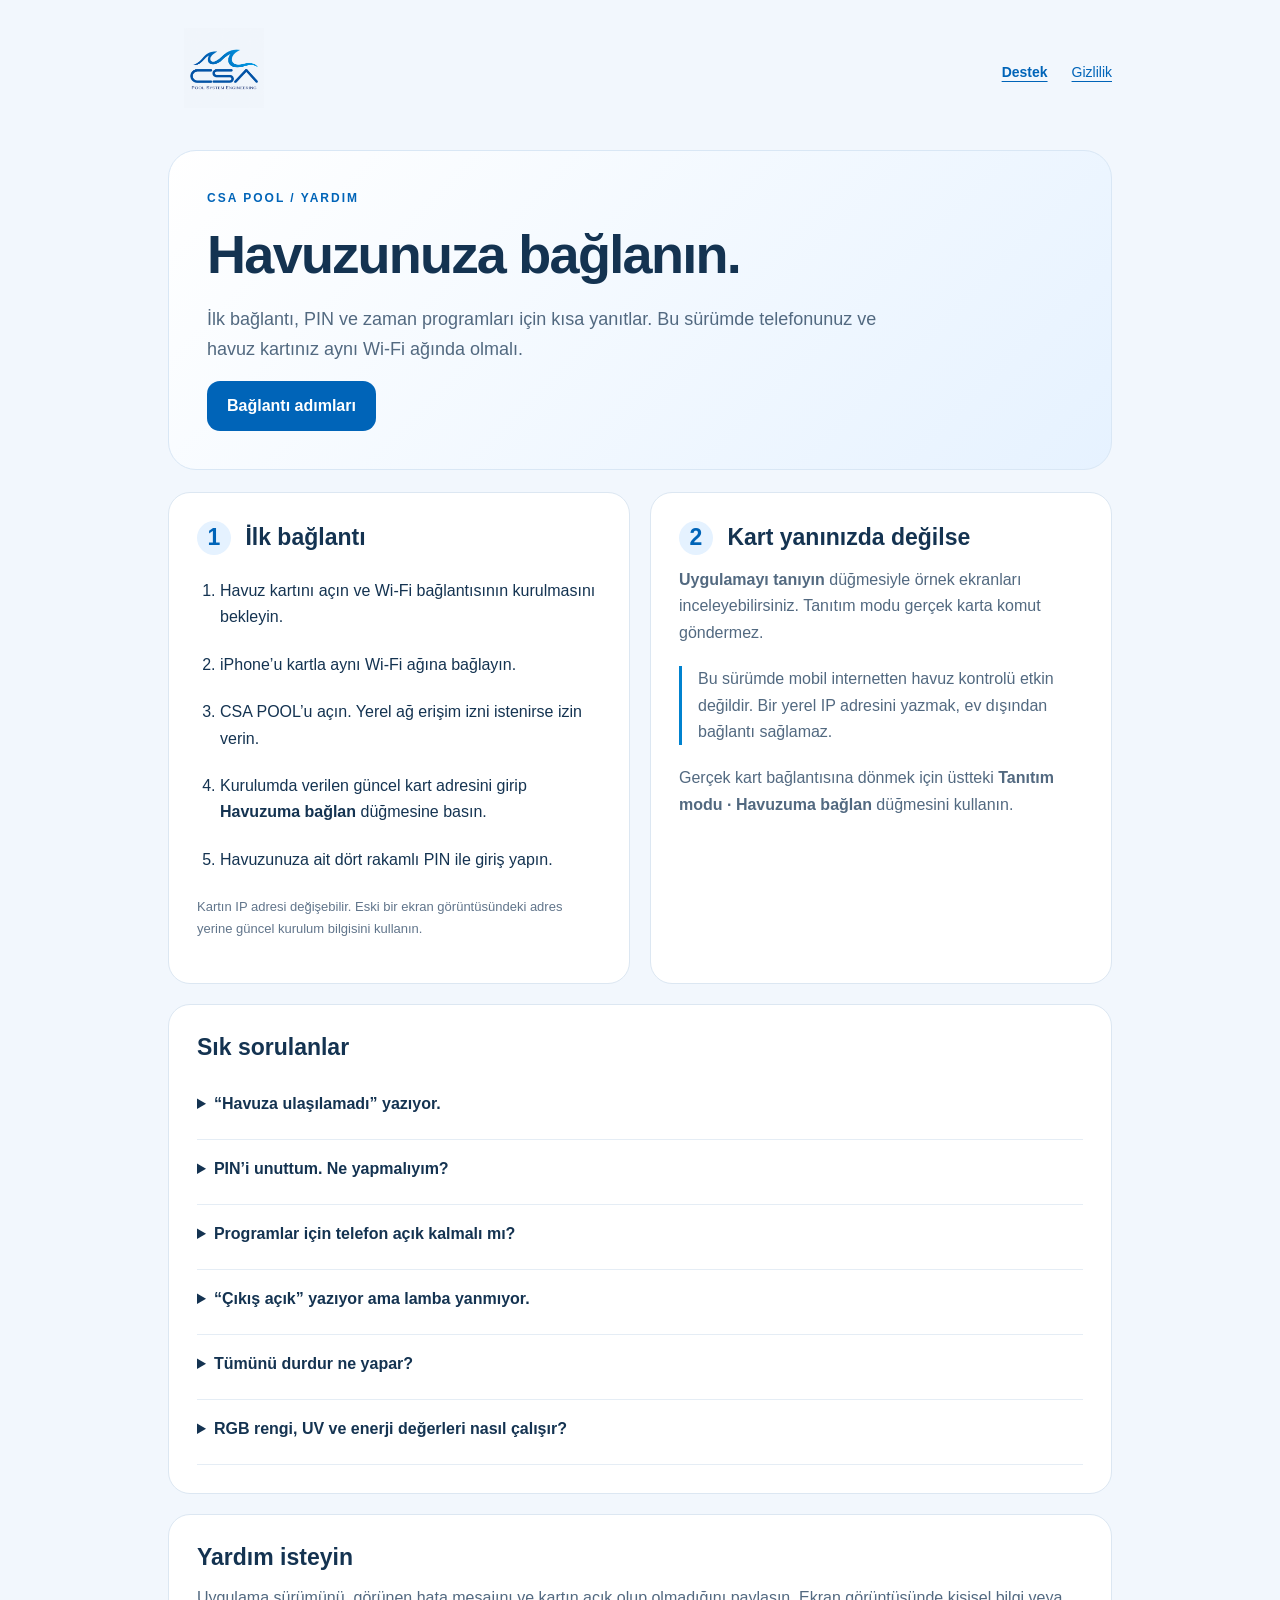
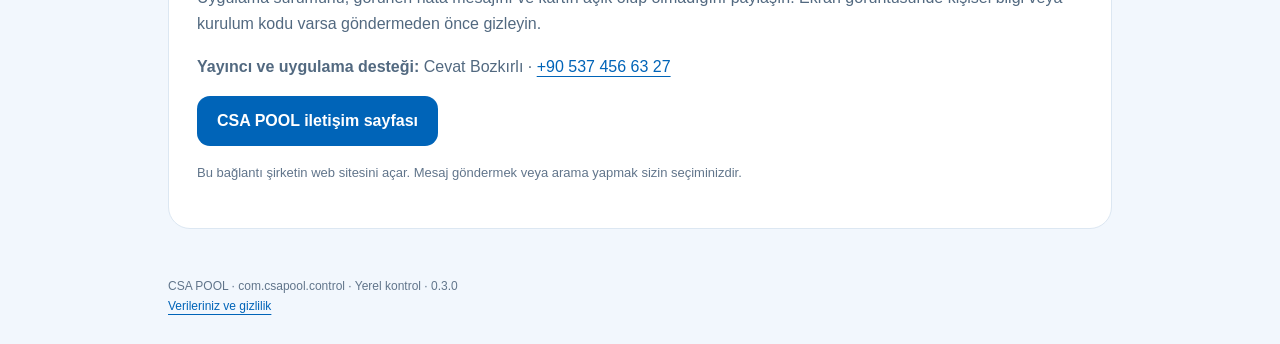
==== index.html @ 2d49eac1 "Publish CSA POOL local app support and privacy policy" ====
<!doctype html>
<html lang="tr"><head><meta charset="utf-8"><meta name="viewport" content="width=device-width,initial-scale=1"><title>CSA POOL · Uygulama desteği</title><link rel="stylesheet" href="site.css"></head>
<body><header><a href="index.html" aria-label="CSA POOL uygulama desteği"><img src="logo.png" alt="CSA Pool System Engineering"></a><nav aria-label="Sayfalar"><a href="index.html" aria-current="page">Destek</a><a href="privacy.html">Gizlilik</a></nav></header>
<main>

<section class="hero"><div class="eyebrow">CSA POOL / YARDIM</div><h1>Havuzunuza bağlanın.</h1><p class="lead">İlk bağlantı, PIN ve zaman programları için kısa yanıtlar. Bu sürümde telefonunuz ve havuz kartınız aynı Wi-Fi ağında olmalı.</p><a class="button" href="#ilk-baglanti">Bağlantı adımları</a></section>
<div class="grid">
<section class="card" id="ilk-baglanti"><h2><span class="number">1</span> İlk bağlantı</h2><ol class="steps"><li>Havuz kartını açın ve Wi-Fi bağlantısının kurulmasını bekleyin.</li><li>iPhone’u kartla aynı Wi-Fi ağına bağlayın.</li><li>CSA POOL’u açın. Yerel ağ erişim izni istenirse izin verin.</li><li>Kurulumda verilen güncel kart adresini girip <strong>Havuzuma bağlan</strong> düğmesine basın.</li><li>Havuzunuza ait dört rakamlı PIN ile giriş yapın.</li></ol><p class="meta">Kartın IP adresi değişebilir. Eski bir ekran görüntüsündeki adres yerine güncel kurulum bilgisini kullanın.</p></section>
<section class="card"><h2><span class="number">2</span> Kart yanınızda değilse</h2><p><strong>Uygulamayı tanıyın</strong> düğmesiyle örnek ekranları inceleyebilirsiniz. Tanıtım modu gerçek karta komut göndermez.</p><div class="note">Bu sürümde mobil internetten havuz kontrolü etkin değildir. Bir yerel IP adresini yazmak, ev dışından bağlantı sağlamaz.</div><p>Gerçek kart bağlantısına dönmek için üstteki <strong>Tanıtım modu · Havuzuma bağlan</strong> düğmesini kullanın.</p></section>
</div>
<section class="card"><h2>Sık sorulanlar</h2>
<details><summary>“Havuza ulaşılamadı” yazıyor.</summary><p>Kartın açık olduğunu, telefonun aynı Wi-Fi ağında olduğunu, yerel ağ iznini ve güncel kart adresini kontrol edin. Misafir Wi-Fi ağları cihazların birbiriyle bağlantısını engelleyebilir. Kart kapalıysa uygulama kartı uzaktan açamaz.</p></details>
<details><summary>PIN’i unuttum. Ne yapmalıyım?</summary><p>Kurulumu yapan servise başvurun. PIN sıfırlama, kartın yetkili kurulum sürecinden yapılır. PIN’inizi, Wi-Fi şifrenizi veya kurulum kodunuzu destek mesajına yazmayın.</p></details>
<details><summary>Programlar için telefon açık kalmalı mı?</summary><p>Kaydedilmiş zaman programlarını kart yürütür. Kart açık, saati doğru ve programları etkin olmalıdır. Program kaydetme sonrasında etkinleştirme durumunu uygulamadan kontrol edin. Kartı yeniden başlattıktan sonra program durumunu tekrar kontrol edin.</p></details>
<details><summary>“Çıkış açık” yazıyor ama lamba yanmıyor.</summary><p>Uygulama kartın röle çıkışını gösterir. Lambanın, pompanın veya bağlı cihazın fiziksel çalışmasını ayrıca ölçmez. Kart çıkışı açıkken ekipman çalışmıyorsa kurulumu yapan servise başvurun.</p></details>
<details><summary>Tümünü durdur ne yapar?</summary><p>Kartın röle çıkışlarını kapatır ve zaman programlarını duraklatır. Tekrar çalıştırmadan önce durdurma kilidini ve programların durumunu kontrol edin.</p></details>
<details><summary>RGB rengi, UV ve enerji değerleri nasıl çalışır?</summary><p>Tanıtım ekranlarındaki özellikler, kurulu kartın desteklediği işlevlerle aynı olmayabilir. Mevcut V08 bağlantısında CH1–6 röle kontrolü ve zaman programları desteklenir; gerçek RGB renk komutu, UV kanalı kontrolü ve enerji ölçümü bu sürümde sunulmaz.</p></details>
</section>
<section class="card"><h2>Yardım isteyin</h2><p>Uygulama sürümünü, görünen hata mesajını ve kartın açık olup olmadığını paylaşın. Ekran görüntüsünde kişisel bilgi veya kurulum kodu varsa göndermeden önce gizleyin.</p><p><strong>Yayıncı ve uygulama desteği:</strong> Cevat Bozkırlı · <a href="tel:+905374566327">+90 537 456 63 27</a></p><a class="button" href="https://www.csapool.com.tr/iletisim/" target="_blank" rel="noopener noreferrer">CSA POOL iletişim sayfası</a><p class="meta" style="margin-top:16px">Bu bağlantı şirketin web sitesini açar. Mesaj göndermek veya arama yapmak sizin seçiminizdir.</p></section>
</main><footer>CSA POOL · com.csapool.control · Yerel kontrol · 0.3.0<br><a href="privacy.html">Verileriniz ve gizlilik</a></footer></body></html>
---- site.css ----
:root{font-family:-apple-system,BlinkMacSystemFont,"Segoe UI",sans-serif;color:#143351;background:#f2f7fd;line-height:1.65;color-scheme:light}*{box-sizing:border-box}body{margin:0}a{color:#0064b8;text-underline-offset:4px}a:focus-visible,summary:focus-visible{outline:3px solid #0088db;outline-offset:5px}header,main,footer{max-width:1000px;margin:auto;padding:28px}header{display:flex;justify-content:space-between;align-items:center;gap:20px}header img{width:112px;height:80px;object-fit:contain;mix-blend-mode:multiply}nav{display:flex;gap:24px;font-size:14px}nav a[aria-current=page]{font-weight:700}main{padding-top:6px}h1{font-size:clamp(34px,6vw,54px);line-height:1.13;letter-spacing:-1.7px;margin:15px 0 20px}h2{font-size:23px;line-height:1.3;margin:0 0 12px}h3{font-size:17px;margin:22px 0 8px}p{margin:0 0 16px;color:#526980}.eyebrow{font-size:12px;font-weight:750;letter-spacing:2px;color:#0064b8}.draft{font-size:13px;padding:12px 16px;border:1px solid #e3d1a6;border-radius:12px;background:#fff8e8;color:#795b1f;margin-bottom:24px}.hero{background:linear-gradient(135deg,#fff,#e6f2ff);padding:38px;border-radius:28px;border:1px solid #d9e7f5;margin-bottom:22px}.lead{max-width:680px;font-size:18px}.grid{display:grid;grid-template-columns:1fr 1fr;gap:20px}.card{padding:28px;border:1px solid #dce7f2;border-radius:22px;background:#fff;margin-bottom:20px}.number{width:34px;height:34px;border-radius:50%;background:#e5f2ff;color:#0064b8;display:inline-grid;place-items:center;font-weight:700;margin-right:8px}.steps{padding-left:23px}.steps li{padding:7px 0}.note{border-left:3px solid #0082cf;padding-left:16px;margin:20px 0;color:#526980}details{border-bottom:1px solid #e5edf5;padding:16px 0}summary{cursor:pointer;font-weight:650;min-height:32px}details p{margin:12px 0 0}.button{display:inline-block;background:#0064b8;color:white;padding:12px 20px;border-radius:13px;text-decoration:none;font-weight:650}.meta{font-size:13px;color:#61758b}.table-wrap{overflow-x:auto}table{width:100%;border-collapse:collapse;font-size:14px}th,td{text-align:left;vertical-align:top;padding:13px 10px;border-bottom:1px solid #e1eaf3}th{background:#edf5fe}td:first-child{font-weight:650;width:26%}footer{font-size:12px;color:#61758b;padding-top:0}ul{padding-left:22px}li{margin:7px 0}@media(max-width:650px){header,main,footer{padding:20px}header img{width:90px;height:65px}nav{gap:15px;font-size:13px}.hero{padding:26px}.grid{grid-template-columns:1fr;gap:0}.card{padding:23px}h1{letter-spacing:-1px}.lead{font-size:16px}th,td{padding:10px 7px;font-size:13px}}
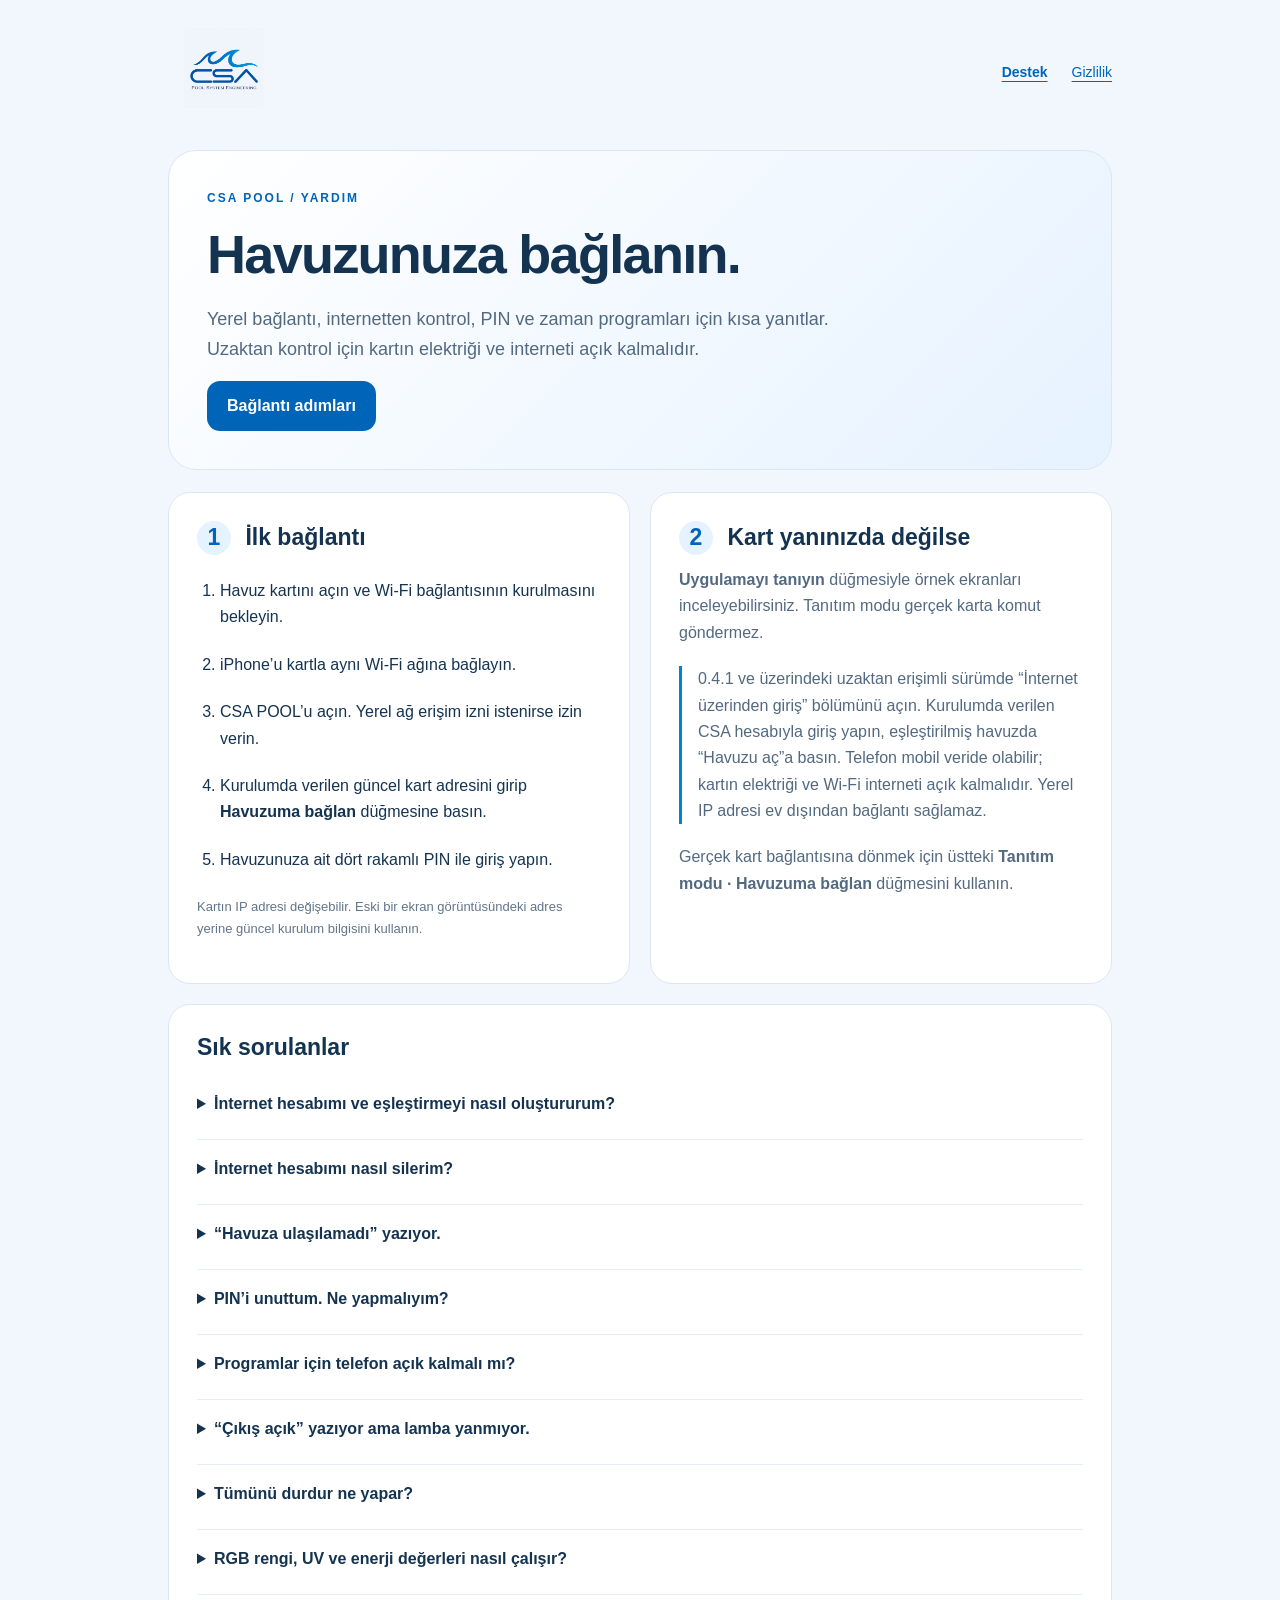
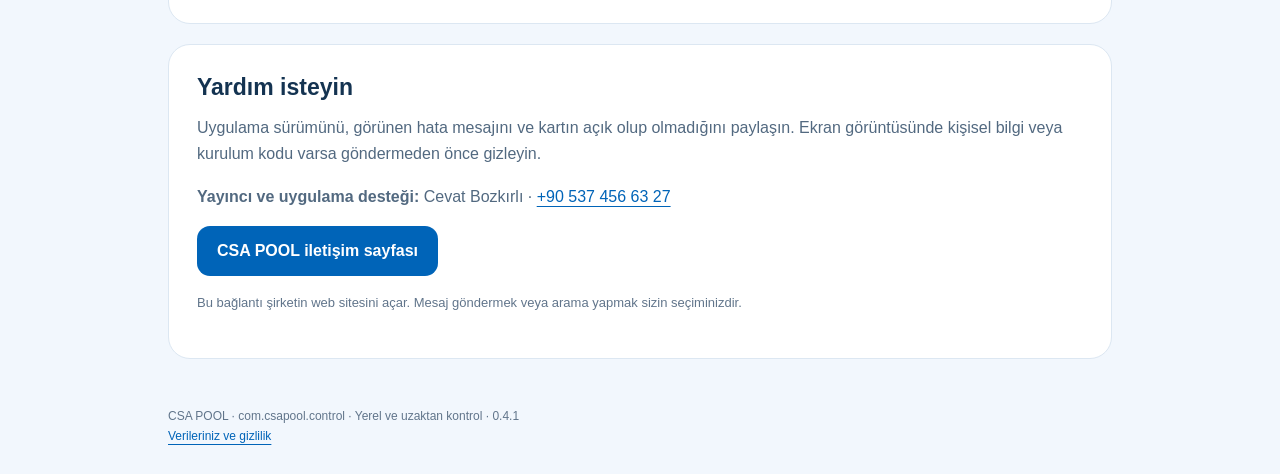
==== commit 860f92b5: "Publish CSA POOL local app support and privacy policy" ====
--- a/index.html
+++ b/index.html
@@ -3,12 +3,12 @@
 <body><header><a href="index.html" aria-label="CSA POOL uygulama desteği"><img src="logo.png" alt="CSA Pool System Engineering"></a><nav aria-label="Sayfalar"><a href="index.html" aria-current="page">Destek</a><a href="privacy.html">Gizlilik</a></nav></header>
 <main>
 
-<section class="hero"><div class="eyebrow">CSA POOL / YARDIM</div><h1>Havuzunuza bağlanın.</h1><p class="lead">İlk bağlantı, PIN ve zaman programları için kısa yanıtlar. Bu sürümde telefonunuz ve havuz kartınız aynı Wi-Fi ağında olmalı.</p><a class="button" href="#ilk-baglanti">Bağlantı adımları</a></section>
+<section class="hero"><div class="eyebrow">CSA POOL / YARDIM</div><h1>Havuzunuza bağlanın.</h1><p class="lead">Yerel bağlantı, internetten kontrol, PIN ve zaman programları için kısa yanıtlar. Uzaktan kontrol için kartın elektriği ve interneti açık kalmalıdır.</p><a class="button" href="#ilk-baglanti">Bağlantı adımları</a></section>
 <div class="grid">
 <section class="card" id="ilk-baglanti"><h2><span class="number">1</span> İlk bağlantı</h2><ol class="steps"><li>Havuz kartını açın ve Wi-Fi bağlantısının kurulmasını bekleyin.</li><li>iPhone’u kartla aynı Wi-Fi ağına bağlayın.</li><li>CSA POOL’u açın. Yerel ağ erişim izni istenirse izin verin.</li><li>Kurulumda verilen güncel kart adresini girip <strong>Havuzuma bağlan</strong> düğmesine basın.</li><li>Havuzunuza ait dört rakamlı PIN ile giriş yapın.</li></ol><p class="meta">Kartın IP adresi değişebilir. Eski bir ekran görüntüsündeki adres yerine güncel kurulum bilgisini kullanın.</p></section>
-<section class="card"><h2><span class="number">2</span> Kart yanınızda değilse</h2><p><strong>Uygulamayı tanıyın</strong> düğmesiyle örnek ekranları inceleyebilirsiniz. Tanıtım modu gerçek karta komut göndermez.</p><div class="note">Bu sürümde mobil internetten havuz kontrolü etkin değildir. Bir yerel IP adresini yazmak, ev dışından bağlantı sağlamaz.</div><p>Gerçek kart bağlantısına dönmek için üstteki <strong>Tanıtım modu · Havuzuma bağlan</strong> düğmesini kullanın.</p></section>
+<section class="card"><h2><span class="number">2</span> Kart yanınızda değilse</h2><p><strong>Uygulamayı tanıyın</strong> düğmesiyle örnek ekranları inceleyebilirsiniz. Tanıtım modu gerçek karta komut göndermez.</p><div class="note">0.4.1 ve üzerindeki uzaktan erişimli sürümde “İnternet üzerinden giriş” bölümünü açın. Kurulumda verilen CSA hesabıyla giriş yapın, eşleştirilmiş havuzda “Havuzu aç”a basın. Telefon mobil veride olabilir; kartın elektriği ve Wi-Fi interneti açık kalmalıdır. Yerel IP adresi ev dışından bağlantı sağlamaz.</div><p>Gerçek kart bağlantısına dönmek için üstteki <strong>Tanıtım modu · Havuzuma bağlan</strong> düğmesini kullanın.</p></section>
 </div>
-<section class="card"><h2>Sık sorulanlar</h2>
+<section class="card"><h2>Sık sorulanlar</h2><details><summary>İnternet hesabımı ve eşleştirmeyi nasıl oluştururum?</summary><p>Uyumlu kartın internet kurulumu CSA servisi tarafından yapılır. Kurulumda verilen davetle hesabınızı açabilir veya oluşturulmuş hesabınıza giriş yapabilirsiniz. Yeni havuz eklerken kart kimliğini ve 10 dakika geçerli, tek kullanımlık eşleştirme kodunu kullanın. Zaten listelenen havuzu yeniden eklemeniz gerekmez.</p></details><details><summary>İnternet hesabımı nasıl silerim?</summary><p>Havuz listesinde veya Ayarlar bölümünde İnternet hesabımı sil seçeneğini kullanın ve hesap şifrenizle doğrulayın. Hesap, eşleşme ve işlem geçmişi etkin sistemden kaldırılır; kartın internet anahtarı iptal edilir. Yerel PIN ve kart programları ayrı kalır. Hesap erişimi sorunu varsa destek numaramızı arayın.</p></details>
 <details><summary>“Havuza ulaşılamadı” yazıyor.</summary><p>Kartın açık olduğunu, telefonun aynı Wi-Fi ağında olduğunu, yerel ağ iznini ve güncel kart adresini kontrol edin. Misafir Wi-Fi ağları cihazların birbiriyle bağlantısını engelleyebilir. Kart kapalıysa uygulama kartı uzaktan açamaz.</p></details>
 <details><summary>PIN’i unuttum. Ne yapmalıyım?</summary><p>Kurulumu yapan servise başvurun. PIN sıfırlama, kartın yetkili kurulum sürecinden yapılır. PIN’inizi, Wi-Fi şifrenizi veya kurulum kodunuzu destek mesajına yazmayın.</p></details>
 <details><summary>Programlar için telefon açık kalmalı mı?</summary><p>Kaydedilmiş zaman programlarını kart yürütür. Kart açık, saati doğru ve programları etkin olmalıdır. Program kaydetme sonrasında etkinleştirme durumunu uygulamadan kontrol edin. Kartı yeniden başlattıktan sonra program durumunu tekrar kontrol edin.</p></details>
@@ -17,4 +17,4 @@
 <details><summary>RGB rengi, UV ve enerji değerleri nasıl çalışır?</summary><p>Tanıtım ekranlarındaki özellikler, kurulu kartın desteklediği işlevlerle aynı olmayabilir. Mevcut V08 bağlantısında CH1–6 röle kontrolü ve zaman programları desteklenir; gerçek RGB renk komutu, UV kanalı kontrolü ve enerji ölçümü bu sürümde sunulmaz.</p></details>
 </section>
 <section class="card"><h2>Yardım isteyin</h2><p>Uygulama sürümünü, görünen hata mesajını ve kartın açık olup olmadığını paylaşın. Ekran görüntüsünde kişisel bilgi veya kurulum kodu varsa göndermeden önce gizleyin.</p><p><strong>Yayıncı ve uygulama desteği:</strong> Cevat Bozkırlı · <a href="tel:+905374566327">+90 537 456 63 27</a></p><a class="button" href="https://www.csapool.com.tr/iletisim/" target="_blank" rel="noopener noreferrer">CSA POOL iletişim sayfası</a><p class="meta" style="margin-top:16px">Bu bağlantı şirketin web sitesini açar. Mesaj göndermek veya arama yapmak sizin seçiminizdir.</p></section>
-</main><footer>CSA POOL · com.csapool.control · Yerel kontrol · 0.3.0<br><a href="privacy.html">Verileriniz ve gizlilik</a></footer></body></html>
+</main><footer>CSA POOL · com.csapool.control · Yerel ve uzaktan kontrol · 0.4.1<br><a href="privacy.html">Verileriniz ve gizlilik</a></footer></body></html>
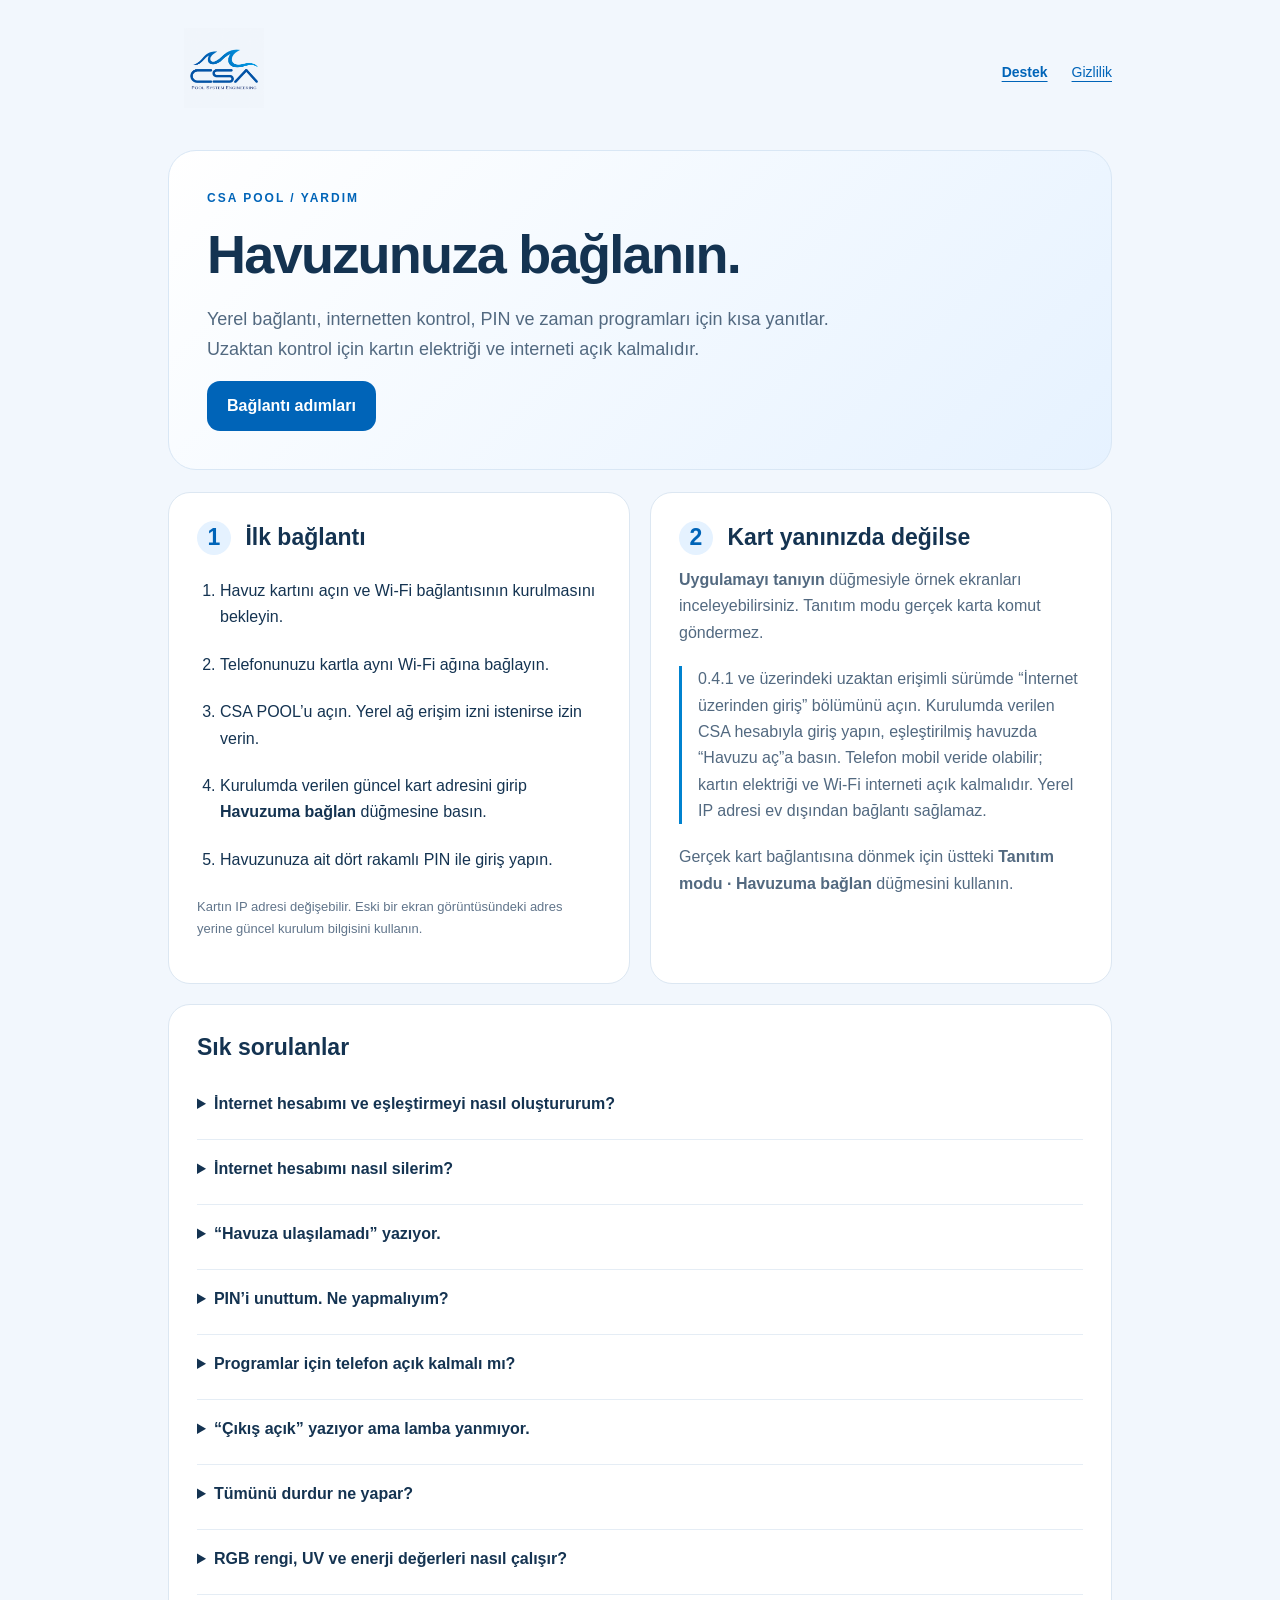
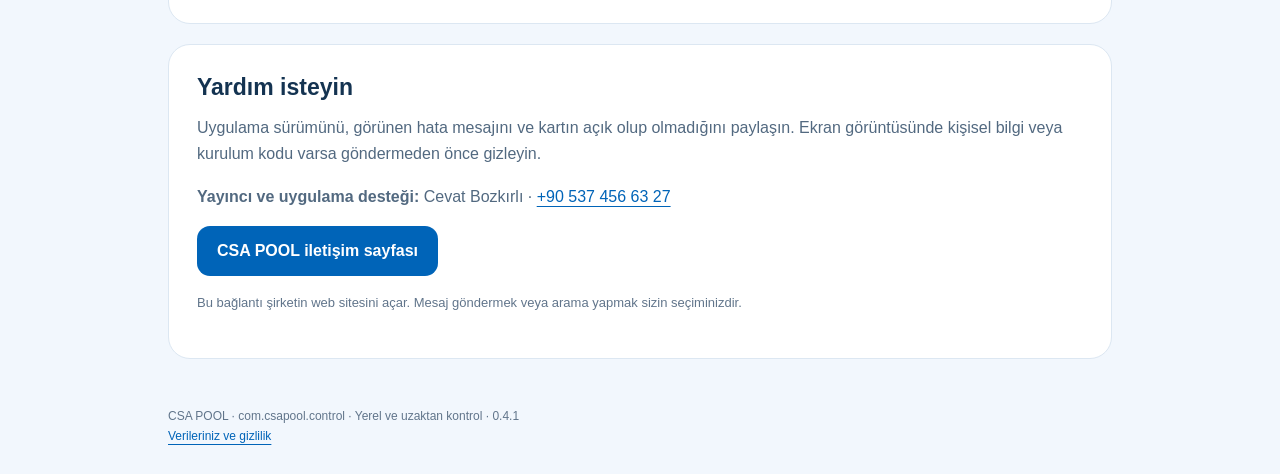
==== commit 1b83e344: "Clarify Android support and provide account deletion request link" ====
--- a/index.html
+++ b/index.html
@@ -5,10 +5,10 @@
 
 <section class="hero"><div class="eyebrow">CSA POOL / YARDIM</div><h1>Havuzunuza bağlanın.</h1><p class="lead">Yerel bağlantı, internetten kontrol, PIN ve zaman programları için kısa yanıtlar. Uzaktan kontrol için kartın elektriği ve interneti açık kalmalıdır.</p><a class="button" href="#ilk-baglanti">Bağlantı adımları</a></section>
 <div class="grid">
-<section class="card" id="ilk-baglanti"><h2><span class="number">1</span> İlk bağlantı</h2><ol class="steps"><li>Havuz kartını açın ve Wi-Fi bağlantısının kurulmasını bekleyin.</li><li>iPhone’u kartla aynı Wi-Fi ağına bağlayın.</li><li>CSA POOL’u açın. Yerel ağ erişim izni istenirse izin verin.</li><li>Kurulumda verilen güncel kart adresini girip <strong>Havuzuma bağlan</strong> düğmesine basın.</li><li>Havuzunuza ait dört rakamlı PIN ile giriş yapın.</li></ol><p class="meta">Kartın IP adresi değişebilir. Eski bir ekran görüntüsündeki adres yerine güncel kurulum bilgisini kullanın.</p></section>
+<section class="card" id="ilk-baglanti"><h2><span class="number">1</span> İlk bağlantı</h2><ol class="steps"><li>Havuz kartını açın ve Wi-Fi bağlantısının kurulmasını bekleyin.</li><li>Telefonunuzu kartla aynı Wi-Fi ağına bağlayın.</li><li>CSA POOL’u açın. Yerel ağ erişim izni istenirse izin verin.</li><li>Kurulumda verilen güncel kart adresini girip <strong>Havuzuma bağlan</strong> düğmesine basın.</li><li>Havuzunuza ait dört rakamlı PIN ile giriş yapın.</li></ol><p class="meta">Kartın IP adresi değişebilir. Eski bir ekran görüntüsündeki adres yerine güncel kurulum bilgisini kullanın.</p></section>
 <section class="card"><h2><span class="number">2</span> Kart yanınızda değilse</h2><p><strong>Uygulamayı tanıyın</strong> düğmesiyle örnek ekranları inceleyebilirsiniz. Tanıtım modu gerçek karta komut göndermez.</p><div class="note">0.4.1 ve üzerindeki uzaktan erişimli sürümde “İnternet üzerinden giriş” bölümünü açın. Kurulumda verilen CSA hesabıyla giriş yapın, eşleştirilmiş havuzda “Havuzu aç”a basın. Telefon mobil veride olabilir; kartın elektriği ve Wi-Fi interneti açık kalmalıdır. Yerel IP adresi ev dışından bağlantı sağlamaz.</div><p>Gerçek kart bağlantısına dönmek için üstteki <strong>Tanıtım modu · Havuzuma bağlan</strong> düğmesini kullanın.</p></section>
 </div>
-<section class="card"><h2>Sık sorulanlar</h2><details><summary>İnternet hesabımı ve eşleştirmeyi nasıl oluştururum?</summary><p>Uyumlu kartın internet kurulumu CSA servisi tarafından yapılır. Kurulumda verilen davetle hesabınızı açabilir veya oluşturulmuş hesabınıza giriş yapabilirsiniz. Yeni havuz eklerken kart kimliğini ve 10 dakika geçerli, tek kullanımlık eşleştirme kodunu kullanın. Zaten listelenen havuzu yeniden eklemeniz gerekmez.</p></details><details><summary>İnternet hesabımı nasıl silerim?</summary><p>Havuz listesinde veya Ayarlar bölümünde İnternet hesabımı sil seçeneğini kullanın ve hesap şifrenizle doğrulayın. Hesap, eşleşme ve işlem geçmişi etkin sistemden kaldırılır; kartın internet anahtarı iptal edilir. Yerel PIN ve kart programları ayrı kalır. Hesap erişimi sorunu varsa destek numaramızı arayın.</p></details>
+<section class="card"><h2>Sık sorulanlar</h2><details><summary>İnternet hesabımı ve eşleştirmeyi nasıl oluştururum?</summary><p>Uyumlu kartın internet kurulumu CSA servisi tarafından yapılır. Kurulumda verilen davetle hesabınızı açabilir veya oluşturulmuş hesabınıza giriş yapabilirsiniz. Yeni havuz eklerken kart kimliğini ve 10 dakika geçerli, tek kullanımlık eşleştirme kodunu kullanın. Zaten listelenen havuzu yeniden eklemeniz gerekmez.</p></details><details><summary>İnternet hesabımı nasıl silerim?</summary><p>Havuz listesinde veya Ayarlar bölümünde İnternet hesabımı sil seçeneğini kullanın ve hesap şifrenizle doğrulayın. Hesap, eşleşme ve işlem geçmişi etkin sistemden kaldırılır; kartın internet anahtarı iptal edilir. Yerel PIN ve kart programları ayrı kalır. Uygulamaya erişiminiz yoksa <a href="privacy.html#hesap-silme">hesap silme talebi sayfasını</a> kullanabilirsiniz.</p></details>
 <details><summary>“Havuza ulaşılamadı” yazıyor.</summary><p>Kartın açık olduğunu, telefonun aynı Wi-Fi ağında olduğunu, yerel ağ iznini ve güncel kart adresini kontrol edin. Misafir Wi-Fi ağları cihazların birbiriyle bağlantısını engelleyebilir. Kart kapalıysa uygulama kartı uzaktan açamaz.</p></details>
 <details><summary>PIN’i unuttum. Ne yapmalıyım?</summary><p>Kurulumu yapan servise başvurun. PIN sıfırlama, kartın yetkili kurulum sürecinden yapılır. PIN’inizi, Wi-Fi şifrenizi veya kurulum kodunuzu destek mesajına yazmayın.</p></details>
 <details><summary>Programlar için telefon açık kalmalı mı?</summary><p>Kaydedilmiş zaman programlarını kart yürütür. Kart açık, saati doğru ve programları etkin olmalıdır. Program kaydetme sonrasında etkinleştirme durumunu uygulamadan kontrol edin. Kartı yeniden başlattıktan sonra program durumunu tekrar kontrol edin.</p></details>
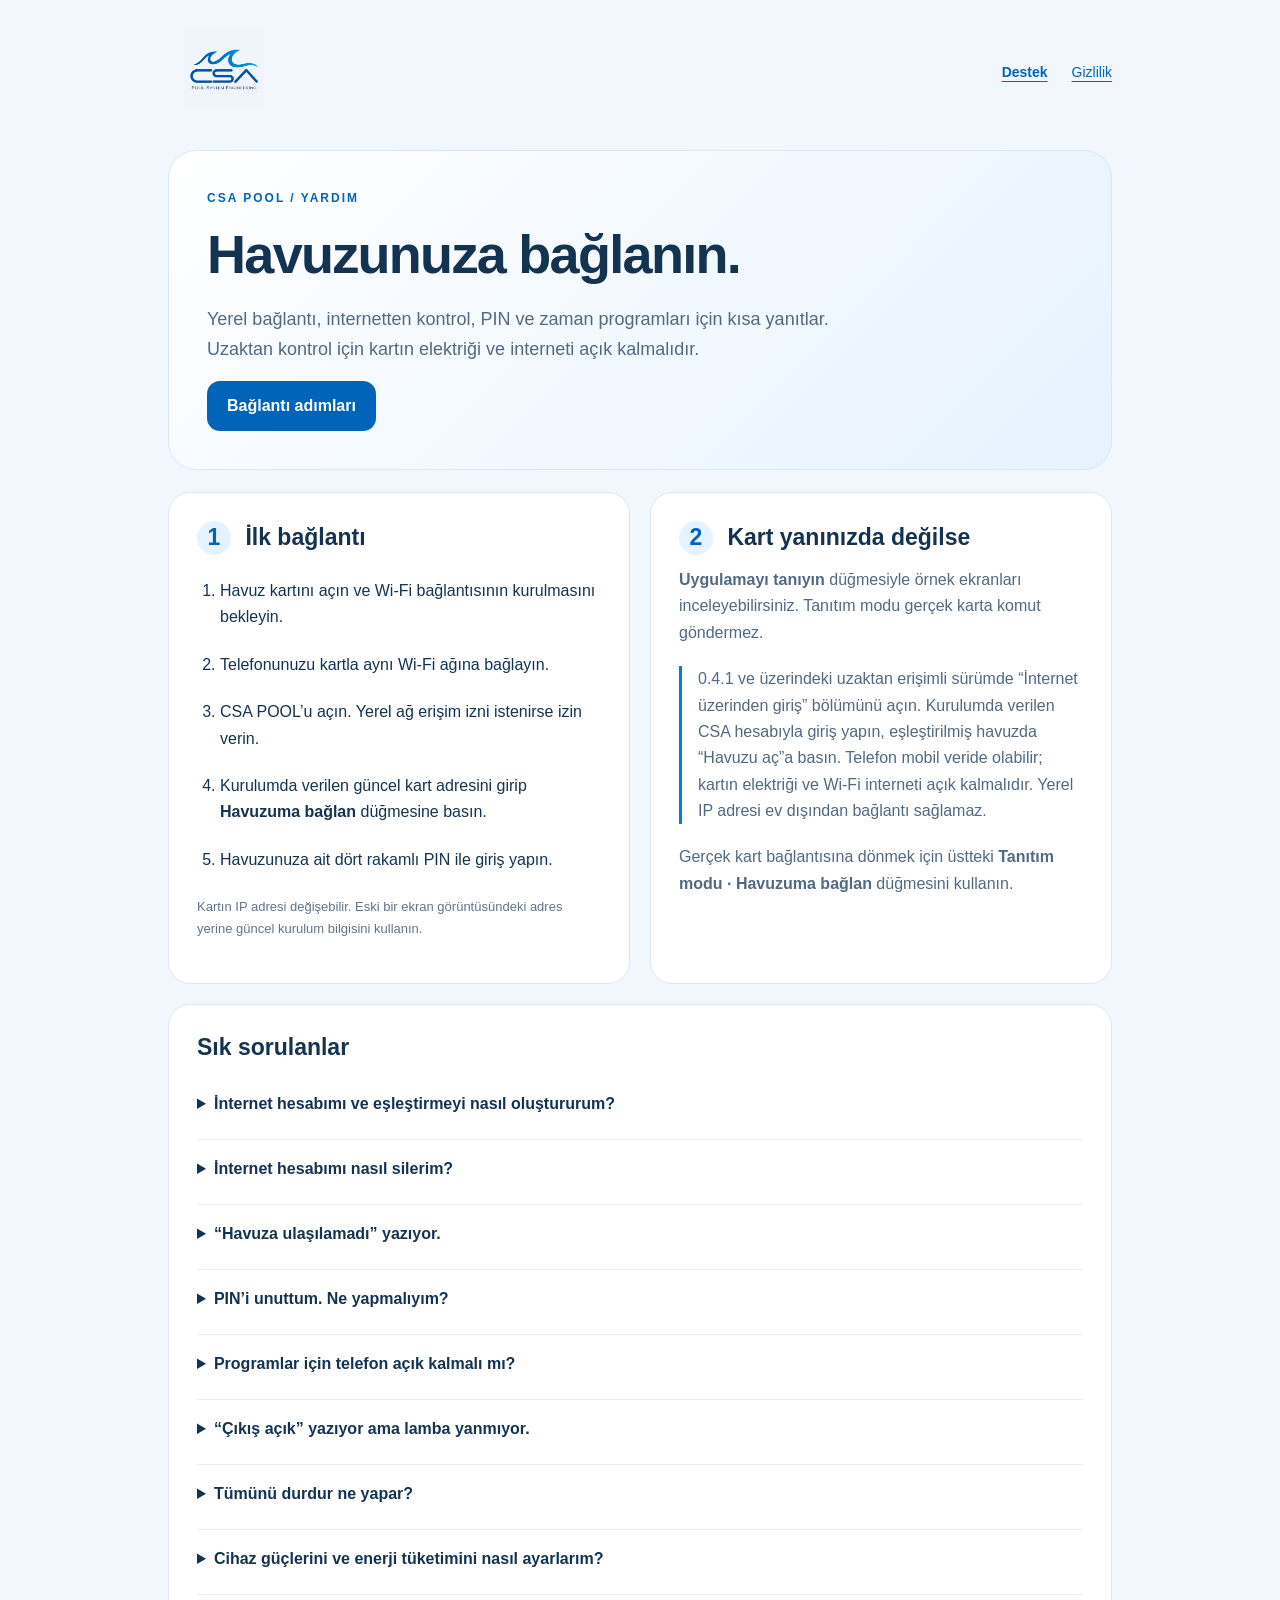
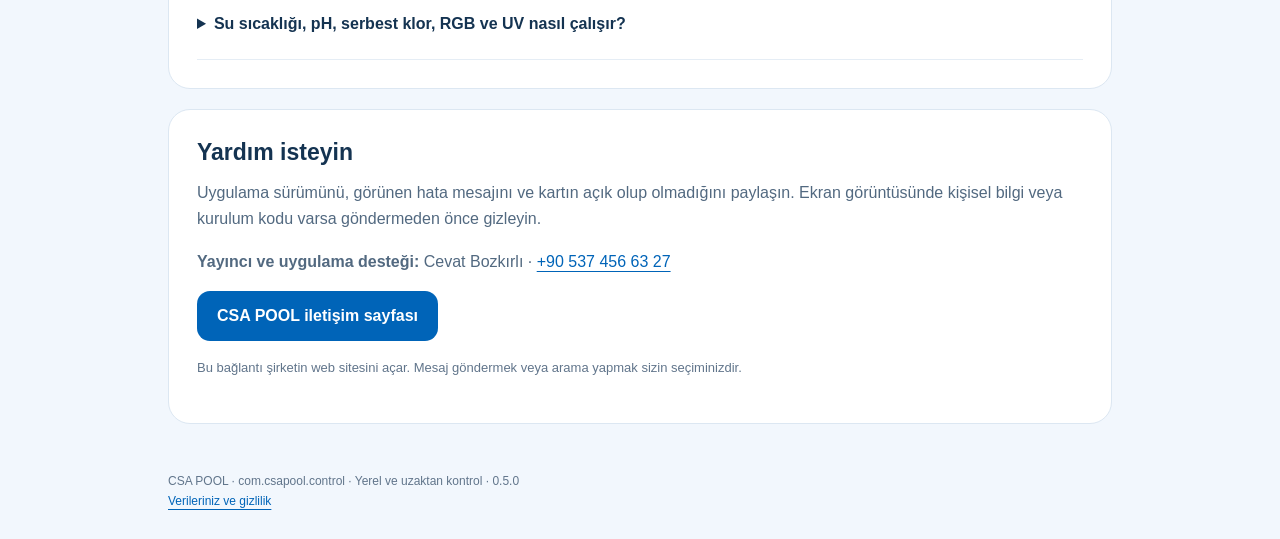
==== commit c47f0216: "Document 0.5.0 power settings and measurement limitations" ====
--- a/index.html
+++ b/index.html
@@ -14,7 +14,7 @@
 <details><summary>Programlar için telefon açık kalmalı mı?</summary><p>Kaydedilmiş zaman programlarını kart yürütür. Kart açık, saati doğru ve programları etkin olmalıdır. Program kaydetme sonrasında etkinleştirme durumunu uygulamadan kontrol edin. Kartı yeniden başlattıktan sonra program durumunu tekrar kontrol edin.</p></details>
 <details><summary>“Çıkış açık” yazıyor ama lamba yanmıyor.</summary><p>Uygulama kartın röle çıkışını gösterir. Lambanın, pompanın veya bağlı cihazın fiziksel çalışmasını ayrıca ölçmez. Kart çıkışı açıkken ekipman çalışmıyorsa kurulumu yapan servise başvurun.</p></details>
 <details><summary>Tümünü durdur ne yapar?</summary><p>Kartın röle çıkışlarını kapatır ve zaman programlarını duraklatır. Tekrar çalıştırmadan önce durdurma kilidini ve programların durumunu kontrol edin.</p></details>
-<details><summary>RGB rengi, UV ve enerji değerleri nasıl çalışır?</summary><p>Tanıtım ekranlarındaki özellikler, kurulu kartın desteklediği işlevlerle aynı olmayabilir. Mevcut V08 bağlantısında CH1–6 röle kontrolü ve zaman programları desteklenir; gerçek RGB renk komutu, UV kanalı kontrolü ve enerji ölçümü bu sürümde sunulmaz.</p></details>
+<details><summary>Cihaz güçlerini ve enerji tüketimini nasıl ayarlarım?</summary><p>0.5.0 sürümünde Ayarlar → Cihaz güçleri bölümüne her cihazın etiketindeki elektrik giriş gücünü watt olarak girin. Isı pompasının ısıtma kapasitesini değil elektrik giriş gücünü kullanın. Bu tercihler telefonda, yerel ve internet bağlantıları için ayrı saklanır. Kart günlük açık kalma süresi göndermiyorsa tüketim alanında değer gösterilmez. Güç × süre hesabı tahmindir; gerçek enerji ölçümü için sayaç gerekir.</p></details><details><summary>Su sıcaklığı, pH, serbest klor, RGB ve UV nasıl çalışır?</summary><p>Bu sürümde canlı su sensörleri ve gerçek RGB sürücüsü entegre değildir. Ölçüm gelmeyen alanlar boş kalır. Tanıtım modu örnekleri gerçek ölçüm sayılmaz. UV çalışma süresi filtrasyona göre tahmin edilir; lambanın sağlığını veya cihazın fiziksel çalışmasını ölçmez. Gerçek kontrol yalnız kurulu kartın ve bağlantıların desteklediği çıkışlarda kullanılabilir.</p></details>
 </section>
 <section class="card"><h2>Yardım isteyin</h2><p>Uygulama sürümünü, görünen hata mesajını ve kartın açık olup olmadığını paylaşın. Ekran görüntüsünde kişisel bilgi veya kurulum kodu varsa göndermeden önce gizleyin.</p><p><strong>Yayıncı ve uygulama desteği:</strong> Cevat Bozkırlı · <a href="tel:+905374566327">+90 537 456 63 27</a></p><a class="button" href="https://www.csapool.com.tr/iletisim/" target="_blank" rel="noopener noreferrer">CSA POOL iletişim sayfası</a><p class="meta" style="margin-top:16px">Bu bağlantı şirketin web sitesini açar. Mesaj göndermek veya arama yapmak sizin seçiminizdir.</p></section>
-</main><footer>CSA POOL · com.csapool.control · Yerel ve uzaktan kontrol · 0.4.1<br><a href="privacy.html">Verileriniz ve gizlilik</a></footer></body></html>
+</main><footer>CSA POOL · com.csapool.control · Yerel ve uzaktan kontrol · 0.5.0<br><a href="privacy.html">Verileriniz ve gizlilik</a></footer></body></html>
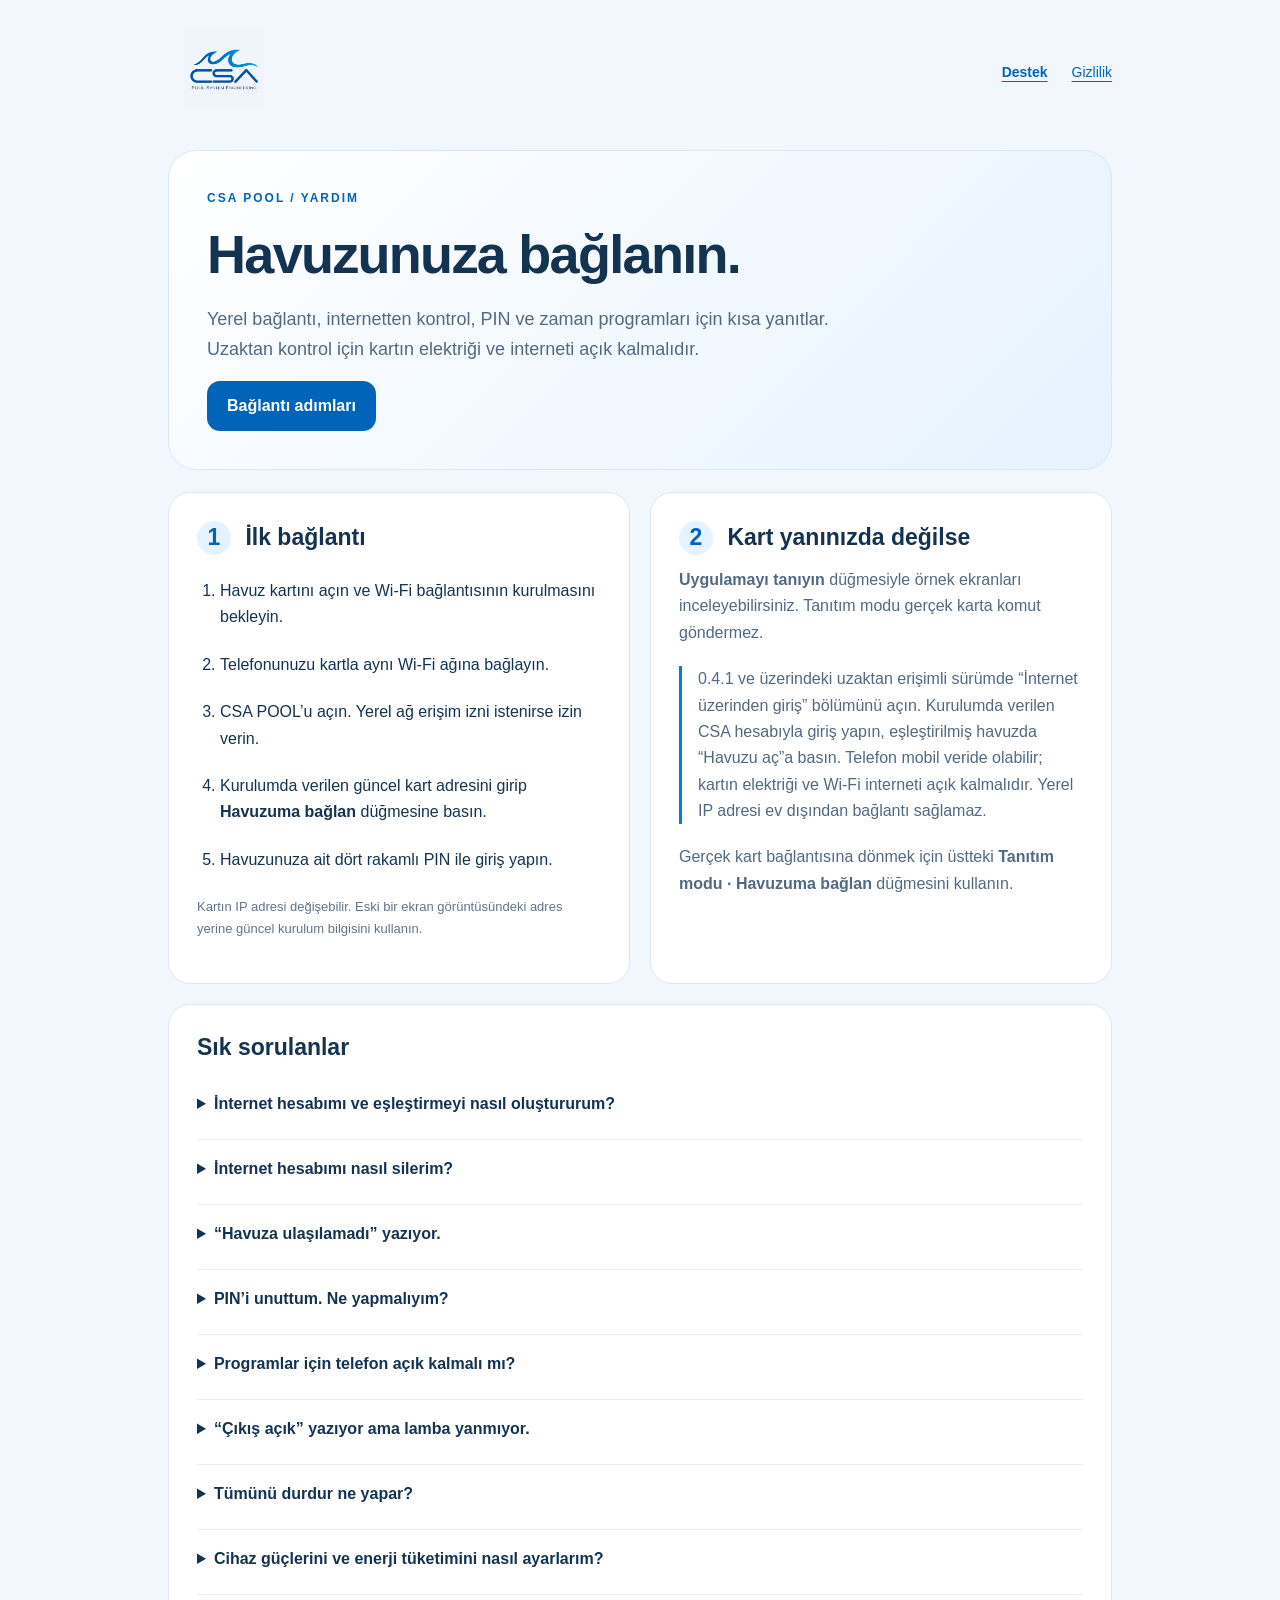
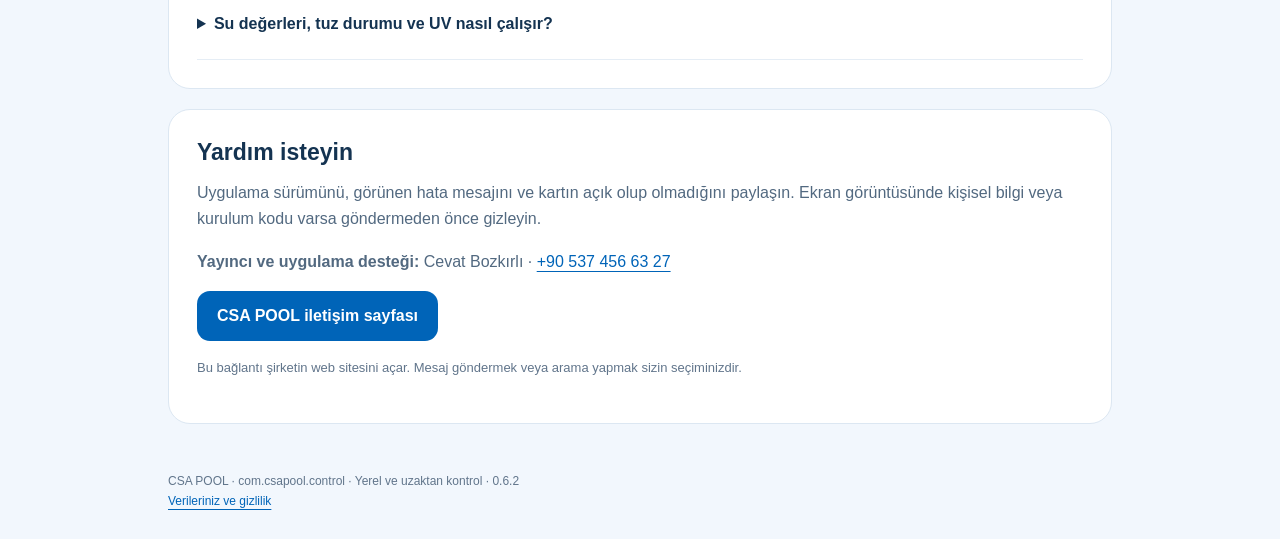
==== commit aa21481a: "Clarify 0.6.2 measurement display and telemetry privacy" ====
--- a/index.html
+++ b/index.html
@@ -14,7 +14,7 @@
 <details><summary>Programlar için telefon açık kalmalı mı?</summary><p>Kaydedilmiş zaman programlarını kart yürütür. Kart açık, saati doğru ve programları etkin olmalıdır. Program kaydetme sonrasında etkinleştirme durumunu uygulamadan kontrol edin. Kartı yeniden başlattıktan sonra program durumunu tekrar kontrol edin.</p></details>
 <details><summary>“Çıkış açık” yazıyor ama lamba yanmıyor.</summary><p>Uygulama kartın röle çıkışını gösterir. Lambanın, pompanın veya bağlı cihazın fiziksel çalışmasını ayrıca ölçmez. Kart çıkışı açıkken ekipman çalışmıyorsa kurulumu yapan servise başvurun.</p></details>
 <details><summary>Tümünü durdur ne yapar?</summary><p>Kartın röle çıkışlarını kapatır ve zaman programlarını duraklatır. Tekrar çalıştırmadan önce durdurma kilidini ve programların durumunu kontrol edin.</p></details>
-<details><summary>Cihaz güçlerini ve enerji tüketimini nasıl ayarlarım?</summary><p>0.5.0 sürümünde Ayarlar → Cihaz güçleri bölümüne her cihazın etiketindeki elektrik giriş gücünü watt olarak girin. Isı pompasının ısıtma kapasitesini değil elektrik giriş gücünü kullanın. Bu tercihler telefonda, yerel ve internet bağlantıları için ayrı saklanır. Kart günlük açık kalma süresi göndermiyorsa tüketim alanında değer gösterilmez. Güç × süre hesabı tahmindir; gerçek enerji ölçümü için sayaç gerekir.</p></details><details><summary>Su sıcaklığı, pH, serbest klor, RGB ve UV nasıl çalışır?</summary><p>Bu sürümde canlı su sensörleri ve gerçek RGB sürücüsü entegre değildir. Ölçüm gelmeyen alanlar boş kalır. Tanıtım modu örnekleri gerçek ölçüm sayılmaz. UV çalışma süresi filtrasyona göre tahmin edilir; lambanın sağlığını veya cihazın fiziksel çalışmasını ölçmez. Gerçek kontrol yalnız kurulu kartın ve bağlantıların desteklediği çıkışlarda kullanılabilir.</p></details>
+<details><summary>Cihaz güçlerini ve enerji tüketimini nasıl ayarlarım?</summary><p>0.5.0 sürümünde Ayarlar → Cihaz güçleri bölümüne her cihazın etiketindeki elektrik giriş gücünü watt olarak girin. Isı pompasının ısıtma kapasitesini değil elektrik giriş gücünü kullanın. Bu tercihler telefonda, yerel ve internet bağlantıları için ayrı saklanır. Kart günlük açık kalma süresi göndermiyorsa tüketim alanında değer gösterilmez. Güç × süre hesabı tahmindir; gerçek enerji ölçümü için sayaç gerekir.</p></details><details><summary>Su değerleri, tuz durumu ve UV nasıl çalışır?</summary><p>0.6.2 sürümü, uyumlu ölçüm cihazları ve kart yazılımı kurulup doğrulandığında cihazdan gelen güncel pH, ORP ve su sıcaklığını gösterebilir. Tuz durumu cihazın bildirdiği Düşük, Normal veya Yüksek sınıfıdır; bu sınıflar g/L değerine çevrilmez. Klor üretim ayarı cihazın ayarıdır; sudaki serbest klor ölçümü değildir. ORP de serbest klor değerine çevrilmez. Cihaz ve sensör bağlantısının kurulması ayrıca gerekir; yalnız uygulamayı güncellemek ölçüm sağlamaz. Eski, hatalı veya alınamayan ölçümler güncel değer olarak gösterilmez. Tanıtım modu örnekleri gerçek ölçüm sayılmaz. Bu ölçüm ekranları otomatik dozaj ayarı yapmaz. UV ve enerji bilgileri desteklenen çalışma süresi verilerine dayanan tahminlerdir; fiziksel çalışmayı veya lambanın sağlığını ölçmez. Gerçek RGB sürücüsü entegrasyonu bulunmaz.</p></details>
 </section>
 <section class="card"><h2>Yardım isteyin</h2><p>Uygulama sürümünü, görünen hata mesajını ve kartın açık olup olmadığını paylaşın. Ekran görüntüsünde kişisel bilgi veya kurulum kodu varsa göndermeden önce gizleyin.</p><p><strong>Yayıncı ve uygulama desteği:</strong> Cevat Bozkırlı · <a href="tel:+905374566327">+90 537 456 63 27</a></p><a class="button" href="https://www.csapool.com.tr/iletisim/" target="_blank" rel="noopener noreferrer">CSA POOL iletişim sayfası</a><p class="meta" style="margin-top:16px">Bu bağlantı şirketin web sitesini açar. Mesaj göndermek veya arama yapmak sizin seçiminizdir.</p></section>
-</main><footer>CSA POOL · com.csapool.control · Yerel ve uzaktan kontrol · 0.5.0<br><a href="privacy.html">Verileriniz ve gizlilik</a></footer></body></html>
+</main><footer>CSA POOL · com.csapool.control · Yerel ve uzaktan kontrol · 0.6.2<br><a href="privacy.html">Verileriniz ve gizlilik</a></footer></body></html>
